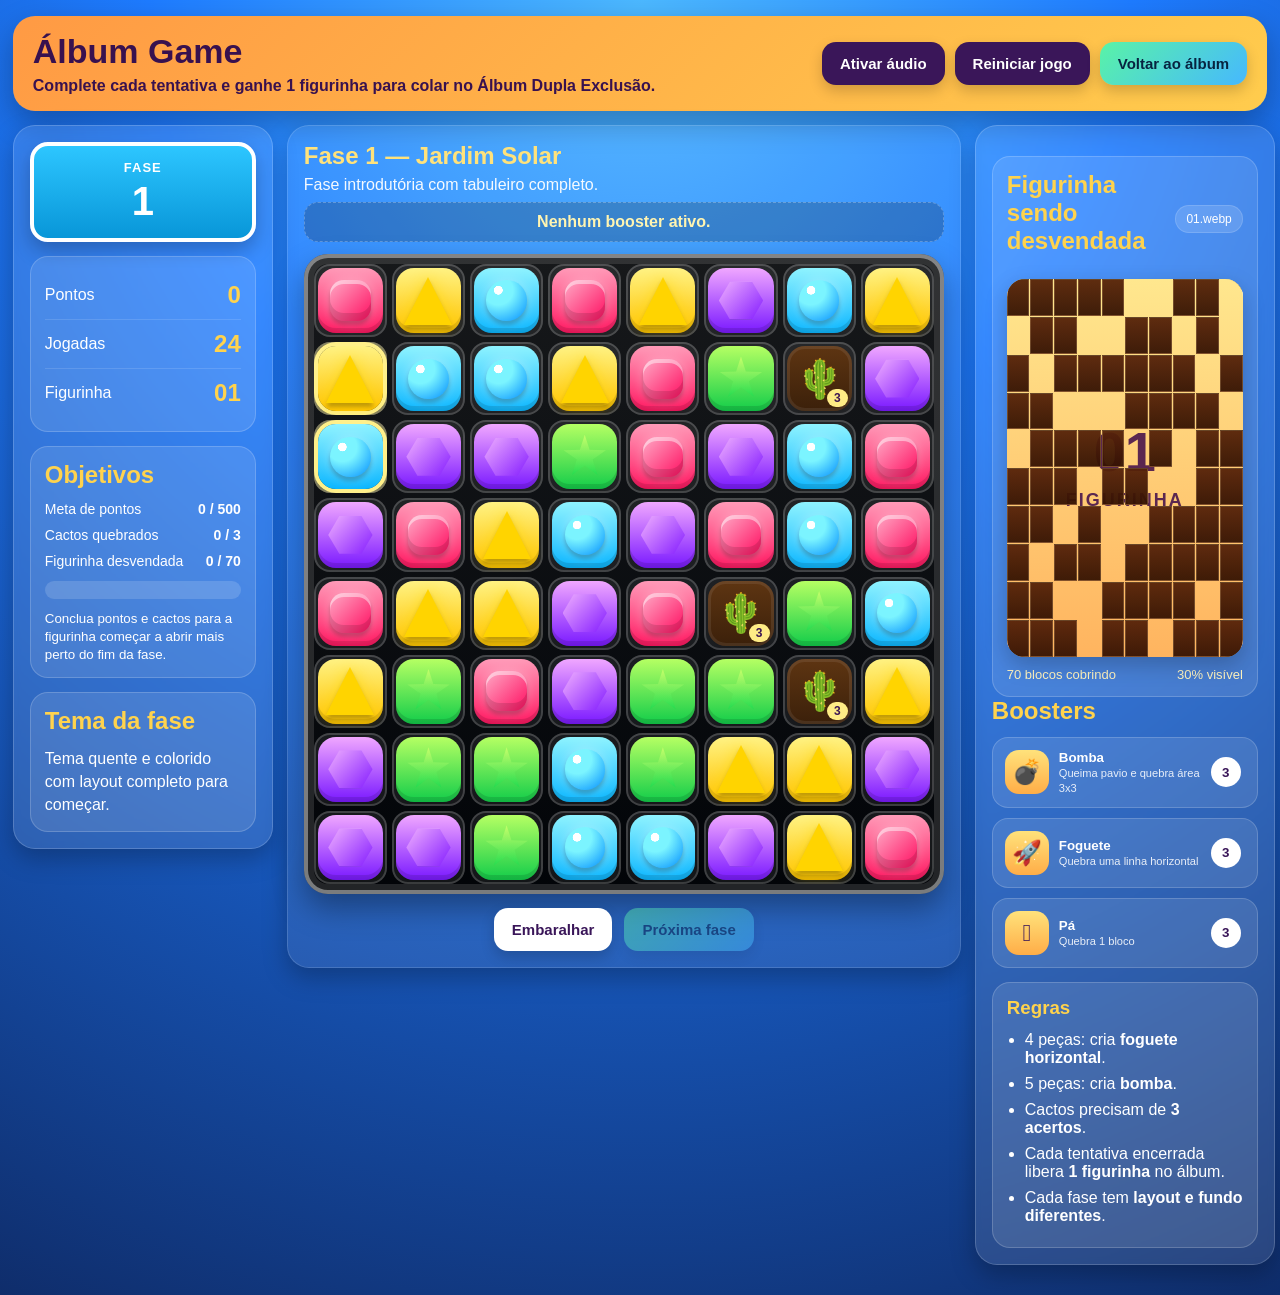
==== game/index.html @ d86cda0e "Adiciona game para ganhar figurinhas" ====
<!DOCTYPE html>
<html lang="pt-BR">
<head>
  <meta charset="UTF-8" />
  <meta name="viewport" content="width=device-width, initial-scale=1.0" />
  <title>Álbum Game — Ganhe Figurinhas</title>
  <link rel="stylesheet" href="style.css" />
</head>
<body>
  <audio id="audioFundo" src="audio/fundo.mp3" loop></audio>
  <audio id="audioClick" src="audio/click.mp3"></audio>
  <audio id="audioSwipe" src="audio/swipe.mp3"></audio>
  <audio id="audioMatch" src="audio/match.mp3"></audio>
  <audio id="audioSparkle" src="audio/sparkle.mp3"></audio>
  <audio id="audioBomba" src="audio/bomba.mp3"></audio>
  <audio id="audioFoguete" src="audio/foguete.mp3"></audio>
  <audio id="audioPa" src="audio/pa.mp3"></audio>
  <audio id="audioErro" src="audio/erro.mp3"></audio>
  <audio id="audioVitoria" src="audio/vitoria.mp3"></audio>

  <div class="pagina">
    <header class="topbar">
      <div>
        <h1>Álbum Game</h1>
        <p>Complete cada tentativa e ganhe 1 figurinha para colar no Álbum Dupla Exclusão.</p>
      </div>
      <div class="topbar-actions">
        <button id="btnAudio" class="btn btn-dark">Ativar áudio</button>
        <button id="btnReiniciar" class="btn btn-dark">Reiniciar jogo</button>
        <button id="btnVoltarAlbum" class="btn btn-primary">Voltar ao álbum</button>
      </div>
    </header>

    <main class="layout">
      <aside class="painel painel-esquerdo">
        <div class="placa">
          <span class="placa-titulo">FASE</span>
          <strong id="faseAtual">1</strong>
        </div>

        <div class="card-info">
          <div class="linha-info"><span>Pontos</span><strong id="pontos">0</strong></div>
          <div class="linha-info"><span>Jogadas</span><strong id="movimentos">0</strong></div>
          <div class="linha-info"><span>Figurinha</span><strong id="figurinhaNumero">001</strong></div>
        </div>

        <div class="objetivos">
          <h2>Objetivos</h2>
          <div class="objetivo-item"><span>Meta de pontos</span><strong id="metaPontos">0 / 0</strong></div>
          <div class="objetivo-item"><span>Cactos quebrados</span><strong id="metaCactos">0 / 0</strong></div>
          <div class="objetivo-item"><span>Figurinha desvendada</span><strong id="metaFigurinha">0 / 0</strong></div>
          <div class="barra"><div id="progresso" class="progresso"></div></div>
          <small id="descricaoFase">Conclua os 3 objetivos para passar de fase.</small>
        </div>

        <div class="painel-preparo">
          <h2>Tema da fase</h2>
          <p id="temaFase">Cada fase agora tem layout próprio, fundo próprio e dificuldade própria.</p>
        </div>
      </aside>

      <section class="centro">
        <div class="tabuleiro-topo">
          <h2 id="tituloFase">Fase 1</h2>
          <p id="subtituloFase">Troque peças por clique ou arrastando um bloco por vez.</p>
        </div>

        <div id="statusBooster" class="status-booster">Nenhum booster ativo.</div>

        <div class="tabuleiro-wrap">
          <div id="tabuleiro" class="tabuleiro"></div>
        </div>

        <div class="acoes-centro">
          <button id="btnEmbaralhar" class="btn">Embaralhar</button>
          <button id="btnProximaFase" class="btn btn-primary" disabled>Próxima fase</button>
        </div>
      </section>

      <aside class="painel painel-direito">
        <div class="figurinha-box">
          <div class="figurinha-head">
            <h2>Figurinha sendo desvendada</h2>
            <span id="figurinhaArquivo" class="etiqueta-arquivo">001.webp</span>
          </div>
          <div id="stickerPreview" class="sticker-preview sem-imagem">
            <img id="stickerImage" alt="Figurinha" />
            <div id="stickerFallback" class="sticker-fallback">
              <div class="fallback-numero" id="fallbackNumero">001</div>
              <div class="fallback-texto">FIGURINHA</div>
            </div>
            <div id="stickerMask" class="sticker-mask"></div>
          </div>
          <div class="figurinha-stats">
            <span id="coberturaRestante">0 blocos cobrindo</span>
            <span id="porcentagemVisivel">0% visível</span>
          </div>
        </div>

        <h2>Boosters</h2>
        <button id="boosterBomba" class="booster-btn">
          <span class="booster-icone">💣</span>
          <span class="booster-texto"><strong>Bomba</strong><small>Queima pavio e quebra área 3x3</small></span>
          <span id="qtdBomba" class="booster-qtd">3</span>
        </button>

        <button id="boosterFoguete" class="booster-btn">
          <span class="booster-icone">🚀</span>
          <span class="booster-texto"><strong>Foguete</strong><small>Quebra uma linha horizontal</small></span>
          <span id="qtdFoguete" class="booster-qtd">3</span>
        </button>

        <button id="boosterPa" class="booster-btn">
          <span class="booster-icone">🪏</span>
          <span class="booster-texto"><strong>Pá</strong><small>Quebra 1 bloco</small></span>
          <span id="qtdPa" class="booster-qtd">3</span>
        </button>

        <div class="ajuda">
          <h3>Regras</h3>
          <ul>
            <li>4 peças: cria <b>foguete horizontal</b>.</li>
            <li>5 peças: cria <b>bomba</b>.</li>
            <li>Cactos precisam de <b>3 acertos</b>.</li>
            <li>Cada tentativa encerrada libera <b>1 figurinha</b> no álbum.</li>
            <li>Cada fase tem <b>layout e fundo diferentes</b>.</li>
          </ul>
        </div>
      </aside>
    </main>
  </div>

  <div id="modal" class="modal escondido">
    <div class="modal-box">
      <h2 id="modalTitulo">Resultado</h2>
      <p id="modalTexto"></p>
      <div class="modal-actions">
        <button id="btnModalPrincipal" class="btn btn-primary">Continuar</button>
        <button id="btnModalSecundario" class="btn btn-dark escondido">Fechar</button>
      </div>
    </div>
  </div>

  <script src="figurinhas/figurinhas-config.js"></script>
  <script src="script.js"></script>
</body>
</html>
---- game/style.css ----
* { box-sizing: border-box; }
:root {
  --bg-start:#4cb8ff;
  --bg-mid:#1e7bff;
  --bg-end:#0f2d6b;
  --board-bg1:rgba(22,22,22,.98);
  --board-bg2:rgba(0,0,0,.96);
  --board-frame1:rgba(255,255,255,.40);
  --board-frame2:rgba(110,110,110,.30);
  --panel:rgba(255,255,255,.11);
  --panel-border:rgba(255,255,255,.18);
  --yellow:#ffd34d;
}
body {
  margin:0;
  font-family:Arial,Helvetica,sans-serif;
  background:radial-gradient(circle at top, var(--bg-start) 0%, var(--bg-mid) 34%, var(--bg-end) 100%);
  color:#fff;
  min-height:100vh;
  transition:background .45s ease;
}
.pagina { width:min(1320px,98%); margin:0 auto; padding:16px 0 30px; }
.topbar {
  display:flex; justify-content:space-between; align-items:center; gap:16px;
  background:linear-gradient(135deg,#ff9a44,#ffcc4d); color:#38114f; border-radius:22px; padding:16px 20px;
  box-shadow:0 12px 30px rgba(0,0,0,.28); margin-bottom:14px;
}
.topbar h1 { margin:0; font-size:34px; }
.topbar p { margin:6px 0 0; font-weight:bold; }
.topbar-actions { display:flex; gap:10px; flex-wrap:wrap; }
.layout { display:grid; grid-template-columns:260px 1fr 300px; gap:14px; align-items:start; }
.painel {
  background:var(--panel); border:1px solid var(--panel-border); border-radius:22px; padding:16px;
  box-shadow:0 10px 24px rgba(0,0,0,.25); backdrop-filter: blur(3px);
}
.placa {
  background:linear-gradient(180deg,#2dc6ff,#0896d8); border:4px solid #fff; border-radius:18px; text-align:center;
  padding:14px; color:#fff; box-shadow:0 8px 20px rgba(0,0,0,.25);
}
.placa-titulo { display:block; font-size:13px; font-weight:bold; letter-spacing:1px; }
.placa strong { display:block; font-size:40px; margin-top:4px; }
.card-info,.objetivos,.painel-preparo,.ajuda,.figurinha-box {
  background:var(--panel); border:1px solid var(--panel-border); border-radius:18px; padding:14px; margin-top:14px;
}
.linha-info { display:flex; justify-content:space-between; align-items:center; padding:10px 0; border-bottom:1px solid rgba(255,255,255,.12); }
.linha-info:last-child { border-bottom:none; }
.linha-info strong { color:var(--yellow); font-size:24px; }
.objetivos h2,.painel-preparo h2,.painel-direito h2,.ajuda h3,.figurinha-head h2 { margin:0 0 12px; color:var(--yellow); }
.objetivo-item { display:flex; justify-content:space-between; gap:10px; margin-bottom:10px; font-size:14px; }
.barra { width:100%; height:18px; background:rgba(255,255,255,.15); border-radius:999px; overflow:hidden; margin:12px 0 10px; }
.progresso { height:100%; width:0; background:linear-gradient(90deg,#47e284,#ffe45c); transition:width .3s ease; }
.painel-preparo p { margin:0; line-height:1.45; }
.centro { background:rgba(255,255,255,.08); border:1px solid rgba(255,255,255,.14); border-radius:22px; padding:16px; box-shadow:0 10px 24px rgba(0,0,0,.25); }
.tabuleiro-topo h2 { margin:0; color:#ffe27b; }
.tabuleiro-topo p { margin:6px 0 8px; opacity:.95; }
.status-booster { background:rgba(0,0,0,.2); border:1px dashed rgba(255,255,255,.25); color:#fff4b1; padding:10px 12px; border-radius:14px; margin-bottom:12px; text-align:center; font-weight:bold; }
.tabuleiro-wrap { display:flex; justify-content:center; align-items:center; }
.tabuleiro {
  width:min(74vw,640px); height:min(74vw,640px); display:grid; grid-template-columns:repeat(8,1fr); grid-template-rows:repeat(8,1fr); gap:5px;
  background:linear-gradient(180deg,var(--board-bg1),var(--board-bg2)); padding:10px; border-radius:24px;
  box-shadow:inset 0 0 0 4px var(--board-frame1), inset 0 0 0 10px var(--board-frame2), 0 14px 30px rgba(0,0,0,.35);
  touch-action:none; transition:background .35s ease, box-shadow .35s ease;
}
.celula { position:relative; border-radius:16px; background:rgba(255,255,255,.08); box-shadow:inset 0 0 0 2px rgba(255,255,255,.18); overflow:hidden; touch-action:none; }
.celula.bloqueada { background:transparent; box-shadow:none; }
.peca,.cacto,.bloco-vazio {
  position:absolute; inset:4px; display:flex; align-items:center; justify-content:center; user-select:none;
}
.bloco-vazio { background:rgba(255,255,255,.07); border:2px dashed rgba(255,255,255,.14); border-radius:16px; }
.peca {
  cursor:grab; border-radius:18px; transition:transform .15s ease, box-shadow .15s ease, filter .15s ease;
  box-shadow:inset 0 -5px 0 rgba(0,0,0,.12), 0 5px 10px rgba(0,0,0,.15);
}
.peca:active { cursor:grabbing; }
.peca:hover { transform:scale(1.05); }
.peca.selecionada { box-shadow:0 0 0 4px #ffe45c, 0 0 18px rgba(255,228,92,.85); transform:scale(1.08); }
.peca.arrastando { box-shadow:0 0 0 4px #52ffb8, 0 0 22px rgba(82,255,184,.95), 0 0 36px rgba(82,255,184,.55); transform:scale(1.10); animation:arrastoPulse .75s infinite alternate; }
.peca.dica { box-shadow:0 0 0 4px #fff08a, 0 0 20px rgba(255,240,138,.95), 0 0 34px rgba(255,240,138,.45); animation:dicaPulse .85s infinite alternate; z-index:2; }
.peca.removendo { animation:sumir .25s forwards; }
@keyframes sumir { to { opacity:0; transform:scale(0);} }
@keyframes dicaPulse { from { transform:scale(1.02); filter:brightness(1); } to { transform:scale(1.10); filter:brightness(1.18); } }
@keyframes arrastoPulse { from { transform:scale(1.06); filter:brightness(1); } to { transform:scale(1.12); filter:brightness(1.2); } }
.tipo-azul { background:linear-gradient(180deg,#8ff3ff,#0bb6ff); }
.tipo-amarelo { background:linear-gradient(180deg,#fff283,#ffc400); }
.tipo-verde { background:linear-gradient(180deg,#b5ff63,#13cd4a); }
.tipo-vermelho { background:linear-gradient(180deg,#ff9ab8,#ff1660); }
.tipo-roxo { background:linear-gradient(180deg,#f0a7ff,#7a19ff); }
.badge-especial { position:absolute; right:2px; top:2px; font-size:16px; background:rgba(255,255,255,.9); color:#3a1659; border-radius:50%; width:22px; height:22px; display:grid; place-items:center; box-shadow:0 2px 4px rgba(0,0,0,.2); }
.cacto { background:linear-gradient(180deg,#5e3512,#3b200a); border-radius:18px; box-shadow:inset 0 0 0 3px rgba(255,255,255,.08), 0 5px 10px rgba(0,0,0,.15); }
.cacto-corpo { font-size:clamp(24px,3.2vw,38px); }
.cacto-hp { position:absolute; right:4px; bottom:4px; background:#ffec85; color:#3c1552; border-radius:999px; padding:2px 7px; font-size:12px; font-weight:bold; }
.cacto.dano-2 { background:linear-gradient(180deg,#71431b,#49280d); }
.cacto.dano-1 { background:linear-gradient(180deg,#8b5930,#5a3418); }
.forma {
  width:62%; height:62%; display:block;
  filter: drop-shadow(0 4px 2px rgba(0,0,0,.22)) drop-shadow(0 0 7px rgba(255,255,255,.35));
}
.forma-circulo { border-radius:50%; background:radial-gradient(circle at 30% 25%, #ffffff 0 10%, #7bf4ff 11% 35%, #008dff 100%); }
.forma-triangulo { width:0; height:0; background:transparent; border-left:24px solid transparent; border-right:24px solid transparent; border-bottom:48px solid #ffd400; filter: drop-shadow(0 4px 2px rgba(0,0,0,.25)) drop-shadow(0 0 8px rgba(255,212,0,.75)); }
.forma-estrela { width:68%; height:68%; background:linear-gradient(180deg,#c6ff6a,#17d94d); clip-path:polygon(50% 0%,61% 34%,98% 35%,68% 56%,79% 91%,50% 70%,21% 91%,32% 56%,2% 35%,39% 34%); }
.forma-quadrado { border-radius:14px; background:linear-gradient(135deg,#ffa9c5,#ff0f61); box-shadow: inset 0 -8px 0 rgba(0,0,0,.12), inset 0 4px 0 rgba(255,255,255,.45); }
.forma-hexagono { width:68%; height:58%; background:linear-gradient(135deg,#efaeff,#841dff); clip-path:polygon(25% 0%,75% 0%,100% 50%,75% 100%,25% 100%,0% 50%); }
.acoes-centro { display:flex; justify-content:center; gap:12px; margin-top:14px; flex-wrap:wrap; }
.btn { border:none; border-radius:14px; padding:13px 18px; font-size:15px; font-weight:bold; background:#fff; color:#3a1659; cursor:pointer; box-shadow:0 6px 14px rgba(0,0,0,.18); }
.btn:hover { filter:brightness(.96); }
.btn:disabled { opacity:.45; cursor:not-allowed; }
.btn-primary { background:linear-gradient(135deg,#59f3a7,#46b8ff); color:#072440; }
.btn-dark { background:#3a1659; color:#fff; }
.figurinha-head { display:flex; justify-content:space-between; align-items:center; gap:10px; }
.etiqueta-arquivo { background:rgba(255,255,255,.14); border:1px solid rgba(255,255,255,.14); padding:6px 10px; border-radius:999px; font-size:12px; }
.sticker-preview { position:relative; width:100%; aspect-ratio:5/8; margin-top:12px; border-radius:18px; overflow:hidden; background:linear-gradient(180deg,#ffe78e,#ffb45f); box-shadow:inset 0 0 0 4px rgba(255,255,255,.35), 0 8px 22px rgba(0,0,0,.22); }
.sticker-preview img { position:absolute; inset:0; width:100%; height:100%; object-fit:cover; display:block; }
.sticker-preview.sem-imagem img { display:none; }
.sticker-fallback { position:absolute; inset:0; display:flex; flex-direction:column; align-items:center; justify-content:center; background:linear-gradient(180deg,#ffe78e,#ffb45f); color:#5b2750; text-align:center; }
.fallback-numero { font-size:56px; font-weight:900; line-height:1; }
.fallback-texto { font-size:18px; font-weight:bold; letter-spacing:2px; margin-top:10px; }
.sticker-mask { position:absolute; inset:0; display:grid; grid-template-columns:repeat(10,1fr); grid-template-rows:repeat(10,1fr); gap:1px; }
.mask-cell { background:linear-gradient(180deg, rgba(86,34,9,.95), rgba(52,18,2,.95)); border:1px solid rgba(255,220,150,.22); }
.figurinha-stats { display:flex; justify-content:space-between; gap:8px; font-size:13px; margin-top:10px; color:#fff4c0; }
.booster-btn { width:100%; border:none; background:rgba(255,255,255,.1); border:1px solid rgba(255,255,255,.18); border-radius:16px; padding:12px; color:#fff; display:grid; grid-template-columns:44px 1fr 34px; gap:10px; align-items:center; cursor:pointer; margin-bottom:10px; text-align:left; }
.booster-btn:hover { background:rgba(255,255,255,.16); }
.booster-btn.ativo { box-shadow:0 0 0 3px #ffe45c; background:rgba(255,255,255,.18); }
.booster-btn:disabled { opacity:.45; cursor:not-allowed; }
.booster-icone { width:44px; height:44px; display:grid; place-items:center; border-radius:14px; background:linear-gradient(180deg,#ffe27b,#ffad47); color:#3a1659; font-size:24px; }
.booster-texto strong { display:block; }
.booster-texto small { opacity:.88; }
.booster-qtd { width:30px; height:30px; display:grid; place-items:center; border-radius:50%; background:#fff; color:#3a1659; font-weight:bold; }
.ajuda ul { margin:0; padding-left:18px; }
.ajuda li { margin-bottom:8px; }
.modal { position:fixed; inset:0; background:rgba(0,0,0,.72); display:flex; align-items:center; justify-content:center; padding:18px; z-index:999; }
.modal.escondido { display:none; }
.modal-box { width:min(460px,96%); background:#fff; color:#3a1659; border-radius:24px; padding:24px; text-align:center; box-shadow:0 14px 38px rgba(0,0,0,.35); }
.modal-box h2 { margin-top:0; }
.modal-actions { display:flex; gap:12px; justify-content:center; margin-top:18px; flex-wrap:wrap; }
.escondido { display:none !important; }
@media (max-width:1100px){ .layout { grid-template-columns:1fr; } .tabuleiro { width:min(92vw,640px); height:min(92vw,640px); } }
@media (max-width:700px){ .topbar{ flex-direction:column; text-align:center; } .topbar h1{ font-size:28px; } .figurinha-stats{ flex-direction:column; } }


/* Animação da bomba: pavio queimando antes da explosão */
.pavio-wrap {
  position: absolute;
  inset: 0;
  display: grid;
  place-items: center;
  pointer-events: none;
  z-index: 8;
}

.bomba-animada {
  width: 70%;
  height: 70%;
  border-radius: 50%;
  background: radial-gradient(circle at 30% 25%, #ffffff 0 8%, #343434 9% 48%, #080808 100%);
  box-shadow: inset 0 -8px 0 rgba(0,0,0,.45), 0 0 22px rgba(255,220,90,.75);
  position: relative;
  animation: bombaTremer .12s infinite alternate;
}

.bomba-animada::before {
  content: "";
  position: absolute;
  width: 48%;
  height: 8%;
  background: linear-gradient(90deg, #3b1f0b, #ffdf69, #ff4500);
  border-radius: 999px;
  top: -10%;
  right: -22%;
  transform: rotate(-28deg);
  transform-origin: left center;
  animation: pavioQueimar .85s linear forwards;
}

.bomba-animada::after {
  content: "🔥";
  position: absolute;
  top: -28%;
  right: -36%;
  font-size: clamp(18px, 3vw, 32px);
  animation: chamaPavio .18s infinite alternate;
}

.explosao-animada {
  width: 100%;
  height: 100%;
  display: grid;
  place-items: center;
  font-size: clamp(44px, 7vw, 92px);
  animation: explosaoBoom .42s ease-out forwards;
  filter: drop-shadow(0 0 20px rgba(255,220,60,.95));
}

.explosao-animada::before {
  content: "💥";
}

@keyframes pavioQueimar {
  from {
    width: 48%;
    opacity: 1;
  }
  to {
    width: 8%;
    opacity: .55;
  }
}

@keyframes chamaPavio {
  from {
    transform: scale(.85) rotate(-8deg);
  }
  to {
    transform: scale(1.22) rotate(8deg);
  }
}

@keyframes bombaTremer {
  from {
    transform: translate(-1px, 1px) rotate(-2deg) scale(1);
  }
  to {
    transform: translate(1px, -1px) rotate(2deg) scale(1.04);
  }
}

@keyframes explosaoBoom {
  0% {
    transform: scale(.3);
    opacity: 0;
  }
  35% {
    transform: scale(1.25);
    opacity: 1;
  }
  100% {
    transform: scale(1.9);
    opacity: 0;
  }
}
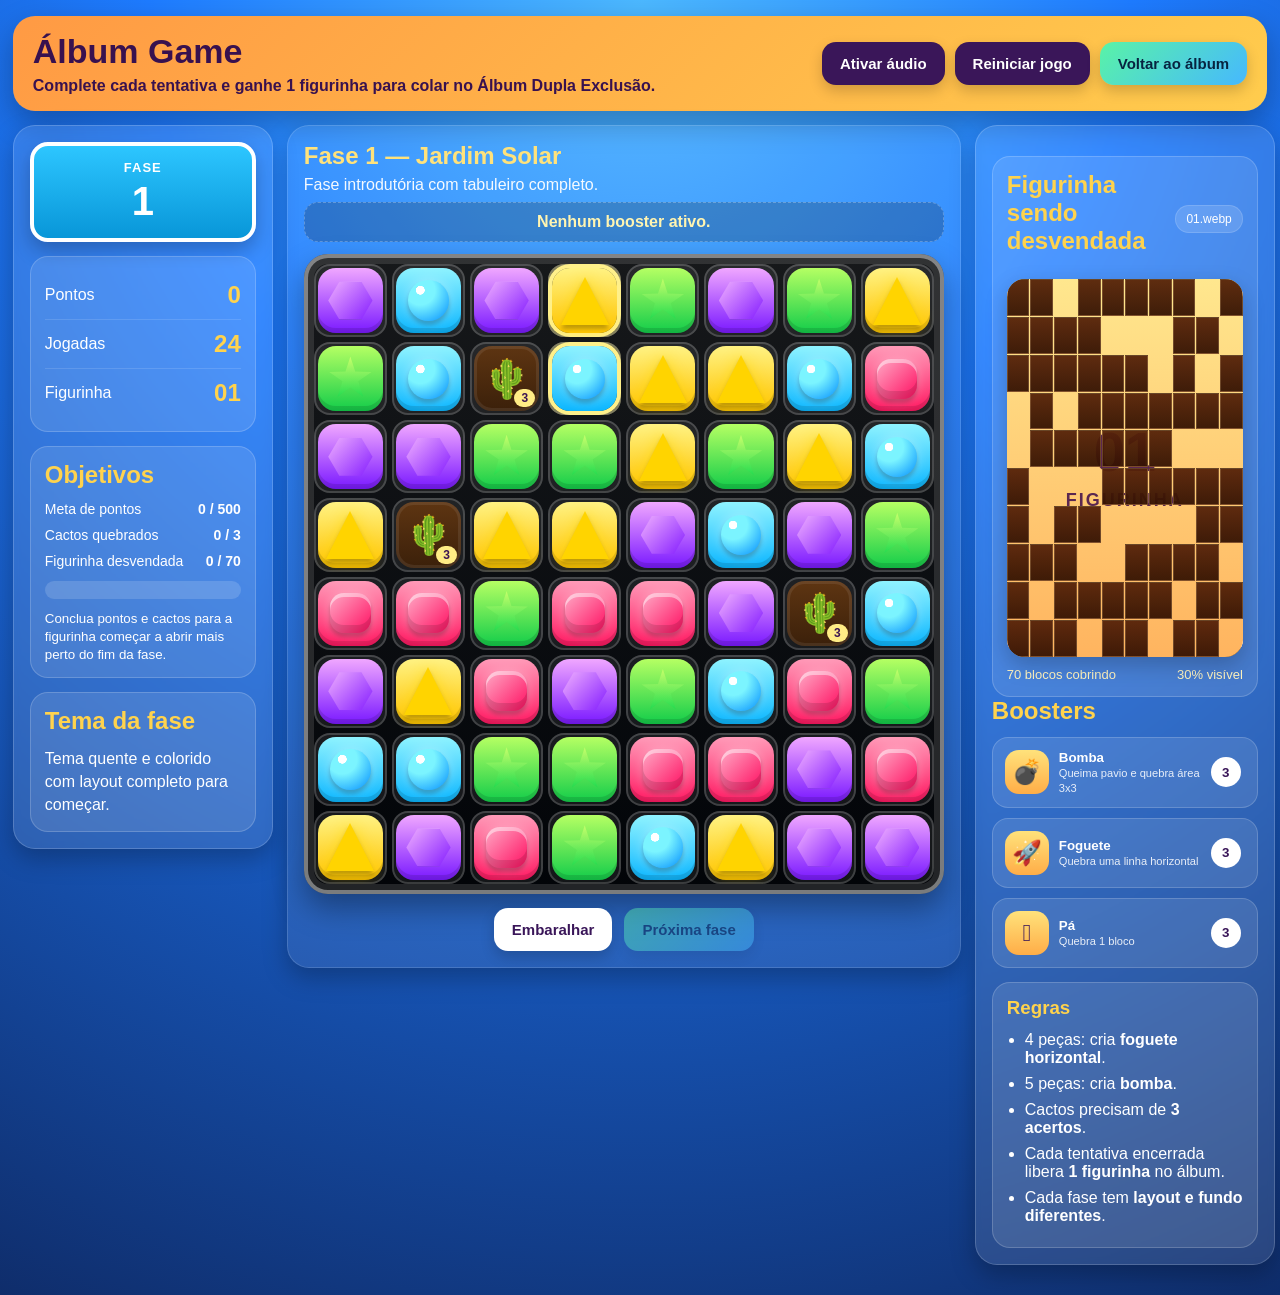
==== commit 3bb7d326: "Mostra figurinha ganha dentro do game" ====
--- a/game/index.html
+++ b/game/index.html
@@ -134,6 +134,7 @@
     <div class="modal-box">
       <h2 id="modalTitulo">Resultado</h2>
       <p id="modalTexto"></p>
+      <div id="modalPremio" class="modal-premio escondido"></div>
       <div class="modal-actions">
         <button id="btnModalPrincipal" class="btn btn-primary">Continuar</button>
         <button id="btnModalSecundario" class="btn btn-dark escondido">Fechar</button>
--- a/game/style.css
+++ b/game/style.css
@@ -237,3 +237,51 @@
     opacity: 0;
   }
 }
+
+
+/* Recompensa visual dentro do game */
+.modal-premio{
+  margin:14px auto 4px;
+  padding:12px;
+  border-radius:18px;
+  background:linear-gradient(135deg,#fff7cc,#e0f2fe,#dcfce7);
+  border:3px solid #facc15;
+  color:#111827;
+  box-shadow:0 8px 22px rgba(0,0,0,.25);
+}
+.modal-premio .premio-label{
+  display:inline-block;
+  margin-bottom:8px;
+  padding:5px 10px;
+  border-radius:999px;
+  background:#111827;
+  color:#facc15;
+  font-weight:900;
+  text-transform:uppercase;
+  font-size:.72rem;
+}
+.modal-premio img{
+  width:min(260px,82vw);
+  max-height:210px;
+  object-fit:contain;
+  display:block;
+  margin:0 auto 8px;
+  border-radius:14px;
+  background:#0f172a;
+  border:2px solid rgba(17,24,39,.3);
+}
+.modal-premio b{
+  display:block;
+  font-size:1.05rem;
+  color:#111827;
+}
+.modal-premio small{
+  display:block;
+  margin-top:4px;
+  font-weight:700;
+  color:#374151;
+}
+@media(max-width:760px){
+  .modal-box{max-height:92vh;overflow:auto}
+  .modal-premio img{max-height:180px}
+}
